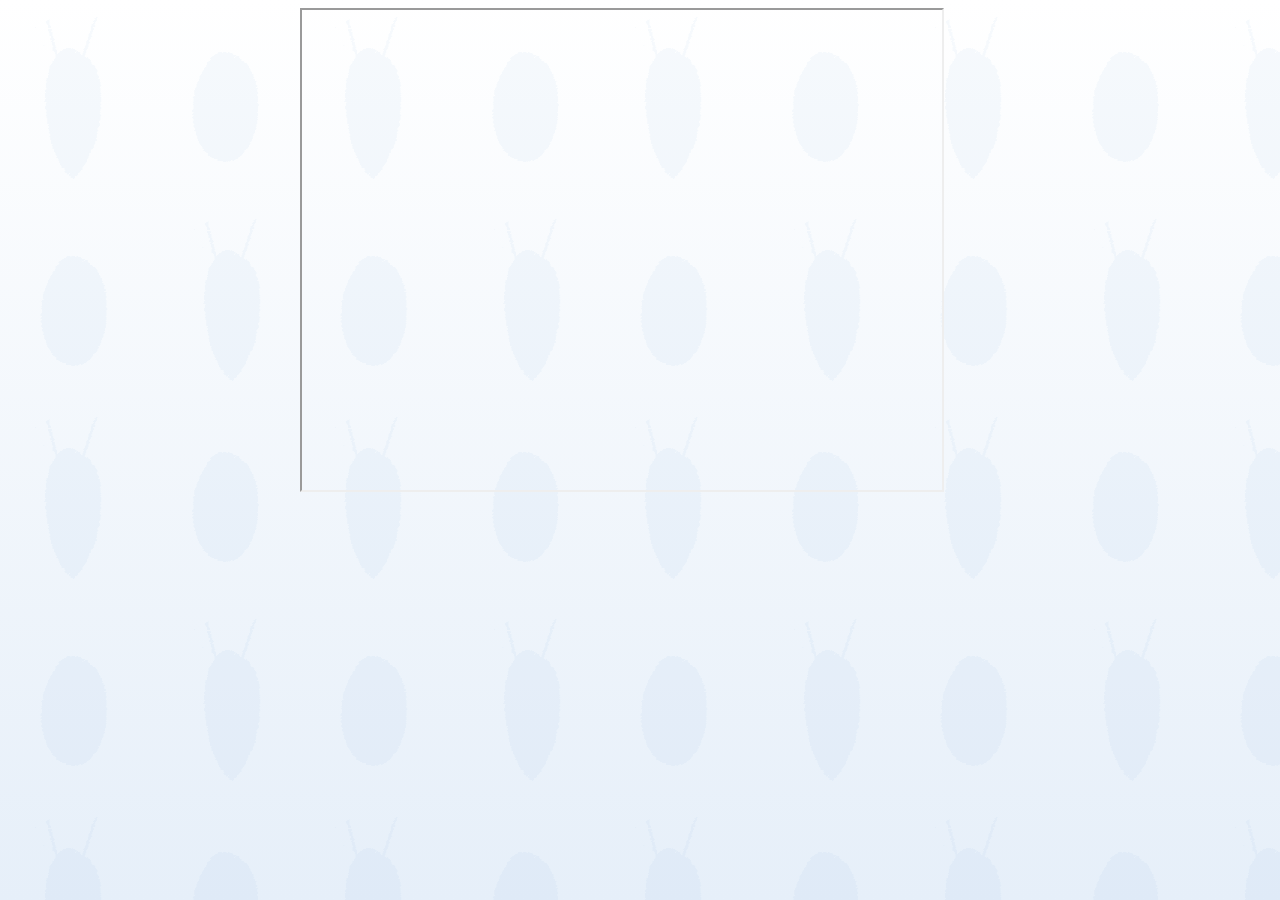
==== blarioblare.html @ f9a1e722 "nearly there love it when they move the deadline to TOMORROW the day im not in" ====
<!DOCTYPE html>
<html>
<head>
    <title>THE AWFUL WORLD OF ME</title>
    <link rel="stylesheet" href="css/style.css">
    <link rel="icon" href="assets/favicon.png">
</head>
<iframe width="640" height="480"
        src="https://www.youtube.com/embed/KJY6fanoypg"
        >
</iframe>

<!--https://www.youtube.com/embed/KJY6fanoypg--> <!--BLARIO!!-->
<!--https://www.youtube.com/embed/VWOmobggcUE--> <!--BLARIO!!-->
<body>
---- css/style.css ----
nav {
    background-color: black;
    width: 100%;
    overflow: visible;
    position: sticky;
    top: 0;
    left: 0;
    bottom: 100px;
    z-index: 9999;
    display: flex;
    scroll-margin: 16px;
}
body {
    margin-left: 300px;
    margin-right: 300px;
    font-family: "courierFontBold";
    background-image: url("../assets/background.png"), linear-gradient(white, #e6eff9);
    background-repeat: repeat;
    background-attachment: fixed;
    background-size: 300px 400px, auto;
}

.about {
    margin-left: 200px;
    margin-right: 200px;
    font-family: "courierFontBold";
}

p {
    color: black;
    margin: 16px 150px 16px 150px;
    font-family: "courierFont";
    font-size: 16px;
}
pnote {
    color: dimgray;
    font-size: 13px;
    font-family: "courierFont";
}
h1 {
    color: black;
    font-size: 24px;
    margin-bottom: 50px;
    font-family: "courierFontBold";
}
h2 {
    color: #bbb;
    font-size: 36px;
    margin-bottom: 0px;
    font-family: "courierFontBold";
}
video {
    border: 5px solid #bbb; 
}
.button:hover{background-color: #c44d4d;}

.divider {
    margin-top: 16px;
    margin-bottom: 16px;
    border-top: 3px solid #bbb;
}

#table_projects {
    margin-top: 16px;
    width: 100%;
    height: 100%
}

#table_nav {
    width: 100%;
    height: 100%;
    text-align: center;
}

img {
    display: block;
    margin: auto;
}

#img_projects:hover {
    filter: brightness(75%);
    border: 5px solid #bbb;
}

.head {
    background-color: white;
    border: 5px solid #5a95d8;
    border-radius: 8px;
    margin: 30px 40px 30px 10px;
    padding: 10px 0px;
    
    font-family: "courierFontBold";
    font-size: 24px;
}

.project {
    display: block;
    margin: auto;
    margin-top: 16px;
    padding: 12px;
    width: 325px;
    height: 550px;
    background-color: #bbb;
    border-radius: 16px;
}

.project p, h1 {
    text-align: center;
    width: 90%;
    margin: 5%;
    margin-top: 16px;
}

.project pNote {
    text-align: center;
}

.project .button {
    margin: 0px;
}

.button {
    background-color: #fa5c5c;
    color: white;
    text-decoration: none;
    padding: 9% 12%;
    text-align: center;
    display: inline-block;
    margin-bottom: 20px;
    border-radius: 16px;
    font-family: "courierFontBold";
}

.itch {
    filter: brightness(125%);
    display: inline-block;
    align-content: center;
    vertical-align: middle;
    float: right;
    border: none;
}
.itch:hover{filter: brightness(85%); border: none;}

.project_buttons {
    margin: 10px 12.5%;
    10px 12.5%;
    width: 75%;
    height: 200px;
}

@font-face {
    font-family: "courierFont";
    src: url("../assets/fonts/courier.ttf");
}

@font-face {
    font-family: "courierFontBold";
    src: url("../assets/fonts/courierbd.ttf");
}

@media (prefers-reduced-motion: no-preference) {
    body {
        animation: scrolling 5s linear infinite;
    }

    @keyframes scrolling {
        0% {
            background-position: left top, center;
        }

        100% {
            background-position: left 400px, center;
        }
    }
}

.collapsible {
    border-radius: 16px;
    background-color: #bbb;
    color: black;
    padding: 18px;
    width: 100%;
    border: none;
    text-align: left;
    outline: none;
    font-size: 32px;
    font-family: courierFontBold;
    cursor: pointer;
    margin-bottom: 32px;
}


.active {
    background-color: #ccc;
    border-bottom-left-radius: 0px;
    border-bottom-right-radius: 0px;
}

.content {
    margin-top: -32px;
    margin-bottom: 32px;
    padding: 18px;
    display: none;
    overflow: hidden;
    background-color: #f1f1f1;
    font-family: courier;
}
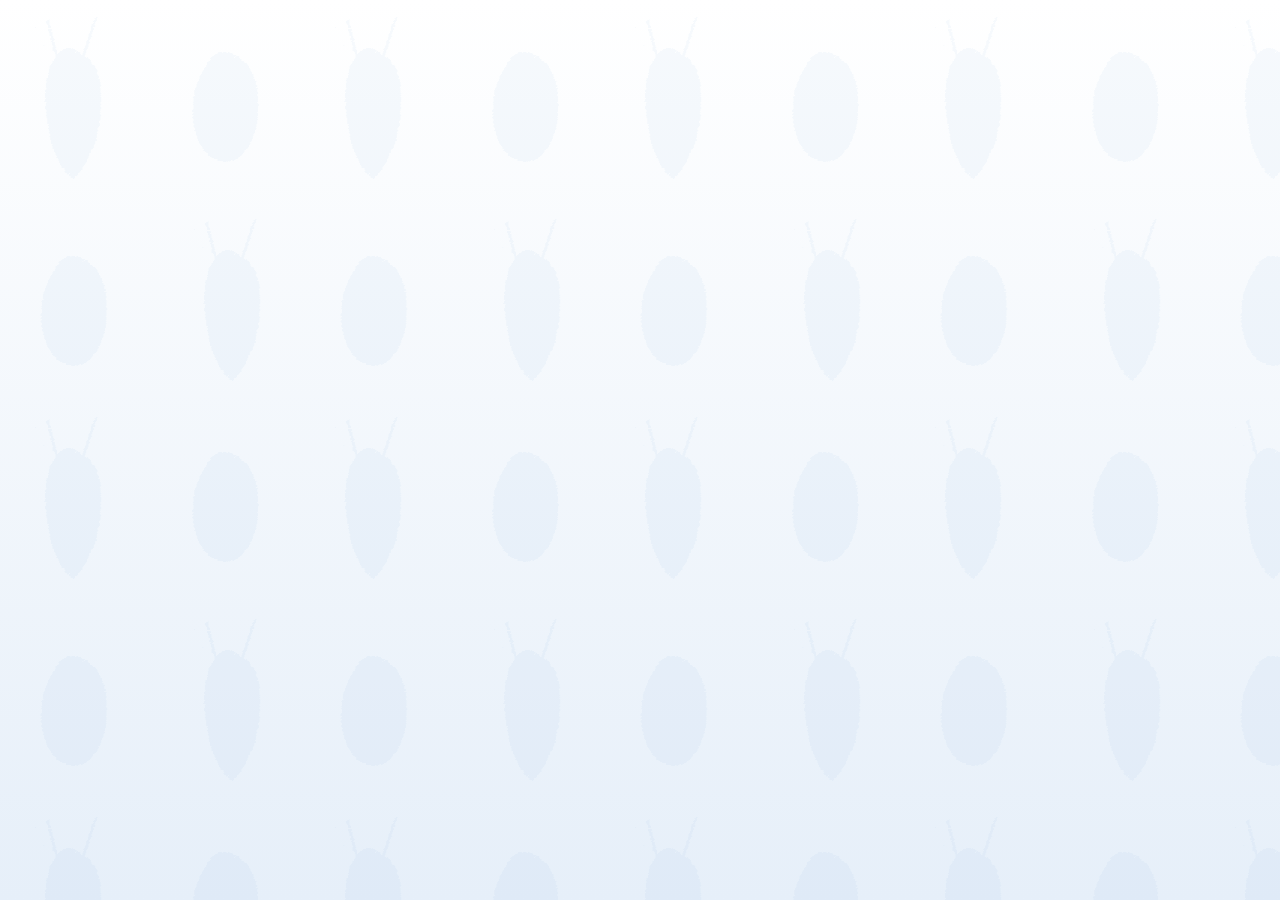
==== commit 1aaea246: "video +" ====
--- a/blarioblare.html
+++ b/blarioblare.html
@@ -6,7 +6,7 @@
     <link rel="icon" href="assets/favicon.png">
 </head>
 <iframe width="640" height="480"
-        src="https://www.youtube.com/embed/KJY6fanoypg"
+        src="https://www.youtube.com/embed/KJY6fanoypg" title="[Blario Blare]" frameborder="0" allow="accelerometer; autoplay; clipboard-write; encrypted-media; gyroscope; picture-in-picture; web-share" referrerpolicy="strict-origin-when-cross-origin" allowfullscreen>
         >
 </iframe>
 
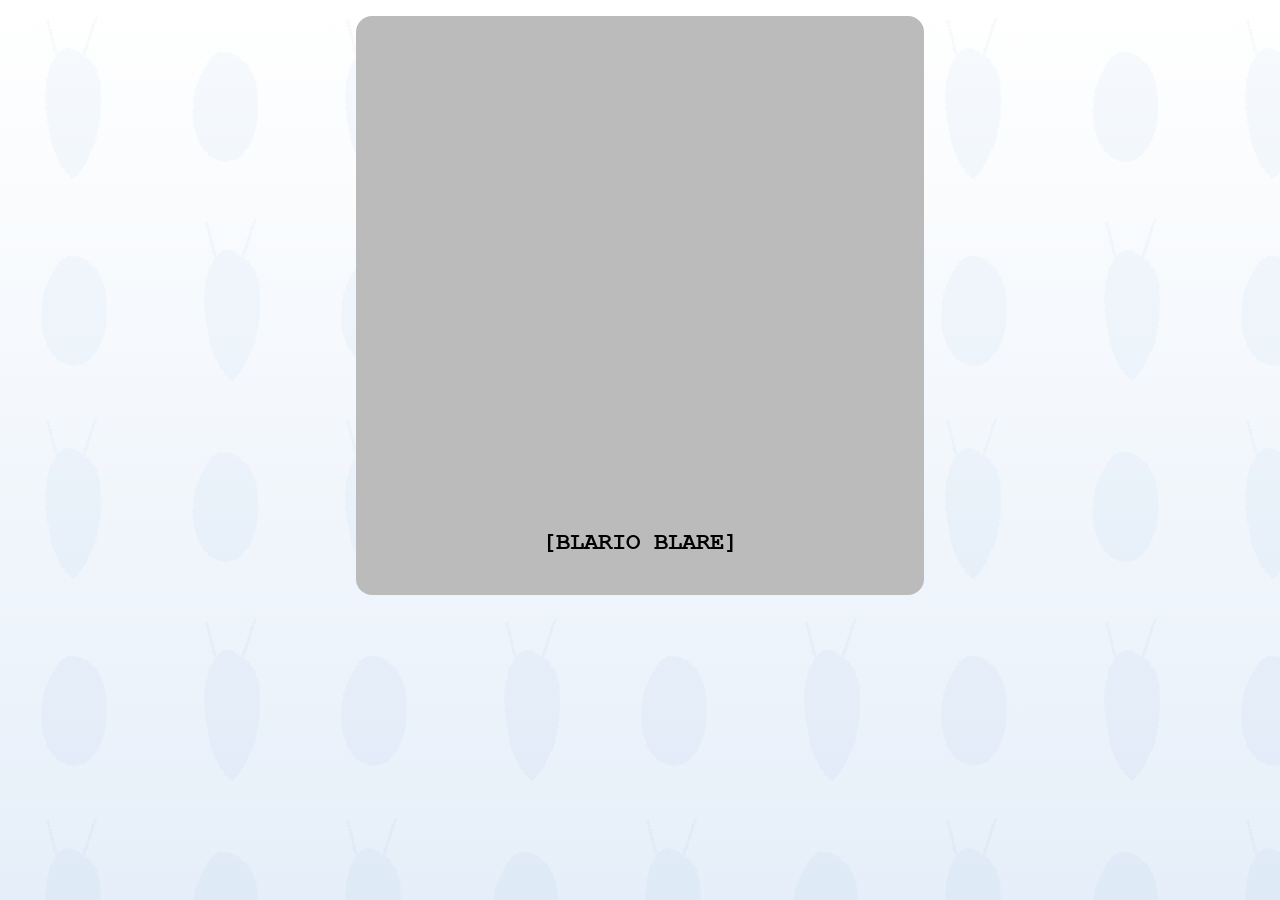
==== commit 358f5bc0: "dog" ====
--- a/blarioblare.html
+++ b/blarioblare.html
@@ -5,11 +5,17 @@
     <link rel="stylesheet" href="css/style.css">
     <link rel="icon" href="assets/favicon.png">
 </head>
-<iframe width="640" height="480"
-        src="https://www.youtube.com/embed/KJY6fanoypg" title="[Blario Blare]" frameborder="0" allow="accelerometer; autoplay; clipboard-write; encrypted-media; gyroscope; picture-in-picture; web-share" referrerpolicy="strict-origin-when-cross-origin" allowfullscreen>
-        >
-</iframe>
 
-<!--https://www.youtube.com/embed/KJY6fanoypg--> <!--BLARIO!!-->
-<!--https://www.youtube.com/embed/VWOmobggcUE--> <!--BLARIO!!-->
 <body>
+    <div class="project_major">
+        <iframe width="640" height="480"
+                src="https://www.youtube.com/embed/KJY6fanoypg" title="[Blario Blare]" frameborder="0" allow="accelerometer; autoplay; clipboard-write; encrypted-media; gyroscope; picture-in-picture; web-share" referrerpolicy="strict-origin-when-cross-origin" allowfullscreen>
+            >
+        </iframe>
+        <h1 style="display:inline-block">[BLARIO BLARE]</h1>
+
+        <!--https://www.youtube.com/embed/KJY6fanoypg--> <!--BLARIO!!-->
+        <!--https://www.youtube.com/embed/VWOmobggcUE--> <!--BLARIO!!-->
+    </div>
+</body>
+</html>
--- a/css/style.css
+++ b/css/style.css
@@ -1,4 +1,4 @@
-nav {
+ynav {
     background-color: black;
     width: 100%;
     overflow: visible;
@@ -18,8 +18,17 @@
     background-repeat: repeat;
     background-attachment: fixed;
     background-size: 300px 400px, auto;
-}
-
+    padding-bottom: 16px;
+}
+
+footer {
+    margin: 0px;
+    background-color: #fff;
+    color: #808080;
+    border-top: 3px #808080 solid;
+    width: 100%;
+    padding-bottom: 10px;
+}
 .about {
     margin-left: 200px;
     margin-right: 200px;
@@ -119,6 +128,17 @@
     margin: 0px;
 }
 
+.project_major {
+    display: block;
+    margin: auto;
+    margin-top: 16px;
+    padding: 12px;
+    width: 80%;
+    height: 100%;
+    background-color: #bbb;
+    border-radius: 16px;
+}
+
 .button {
     background-color: #fa5c5c;
     color: white;
@@ -140,6 +160,12 @@
     border: none;
 }
 .itch:hover{filter: brightness(85%); border: none;}
+
+footer .itch {
+    display: flex;
+    float: none;
+    margin: 0px;
+}
 
 .project_buttons {
     margin: 10px 12.5%;
@@ -205,3 +231,9 @@
     background-color: #f1f1f1;
     font-family: courier;
 }
+
+.dog {
+    display: flex;
+    align-items: center;
+    height: 900px;
+}
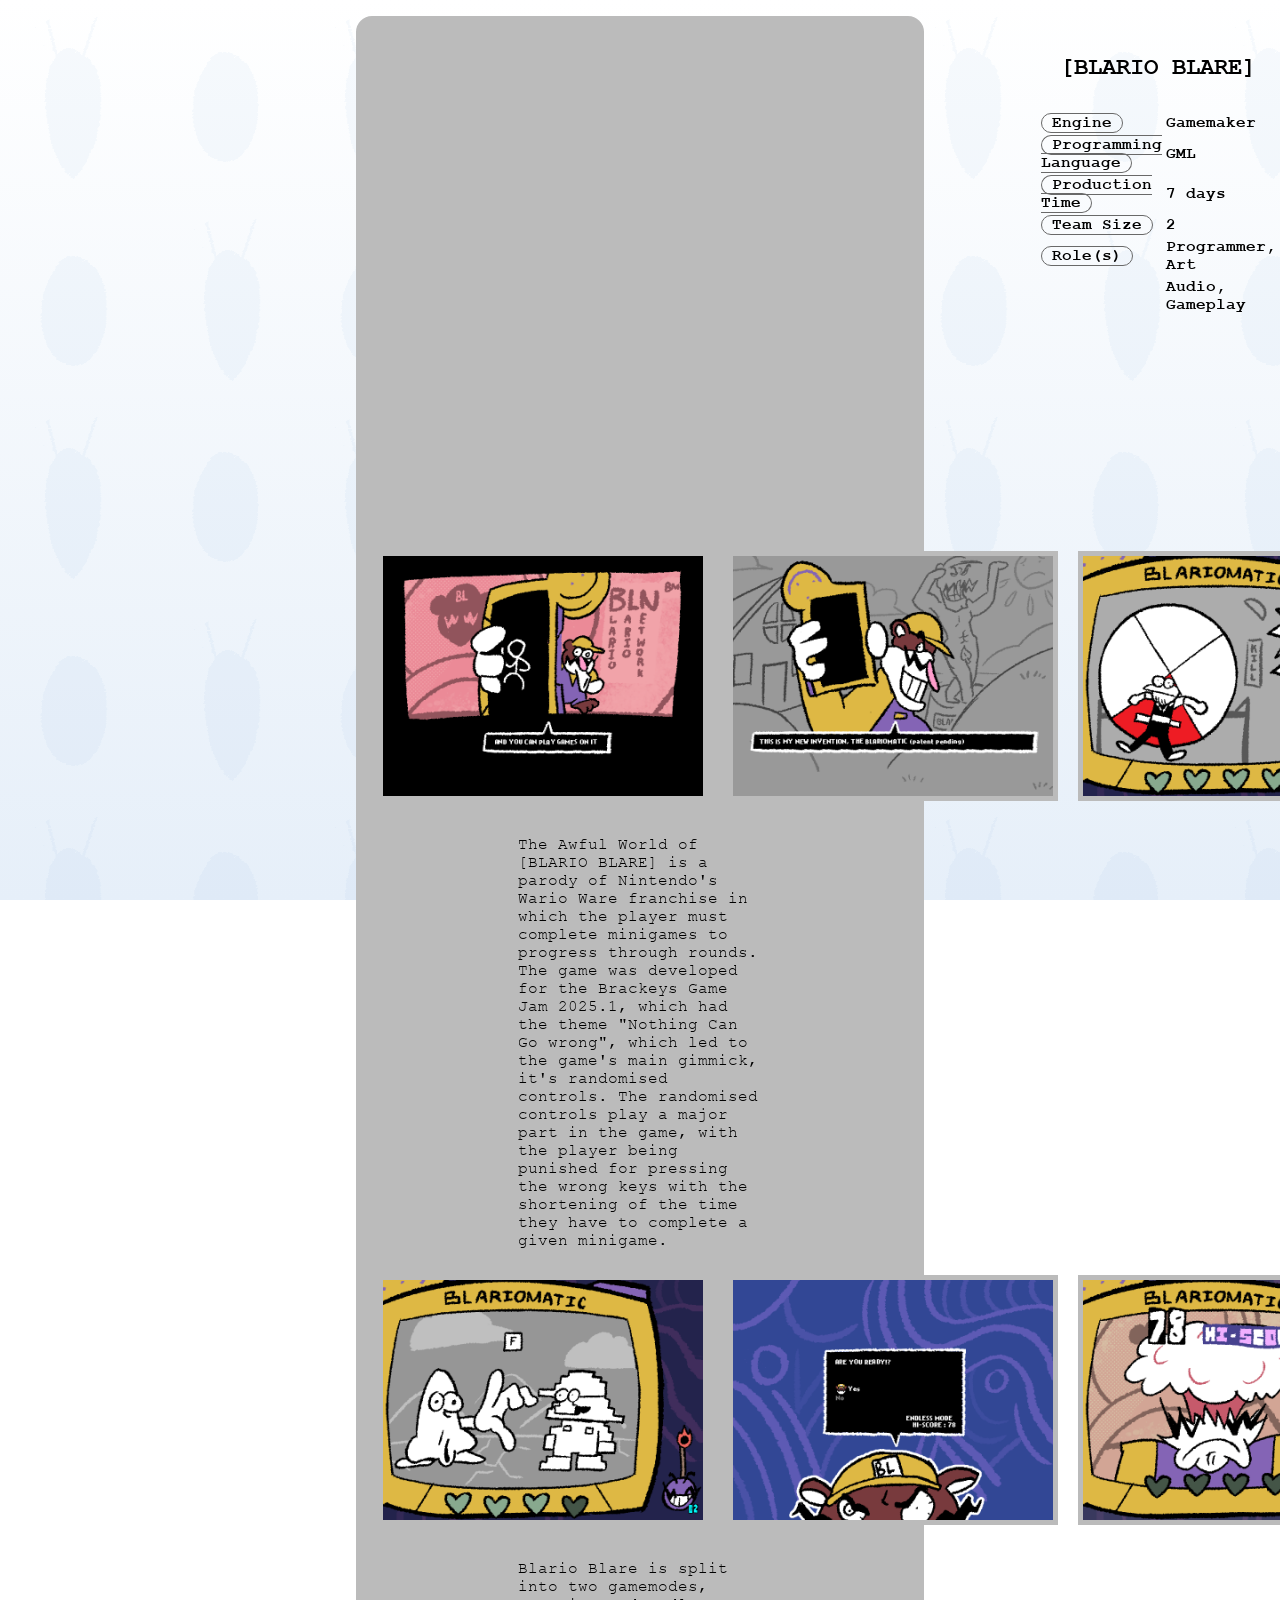
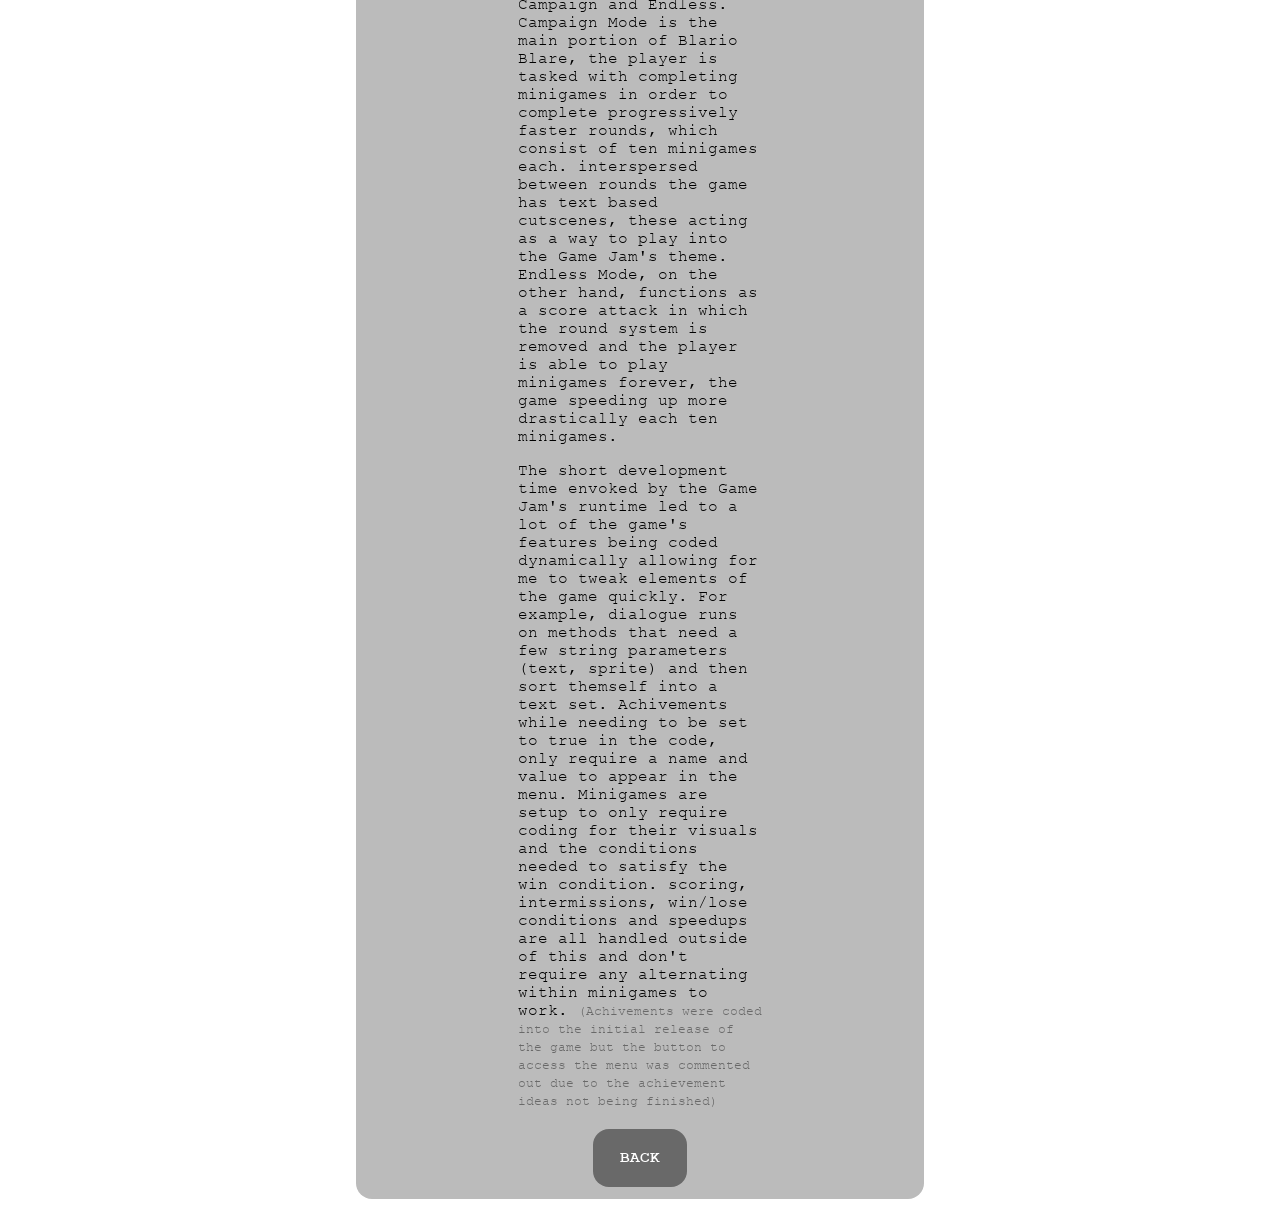
==== commit 5e3c5839: "update!!" ====
--- a/blarioblare.html
+++ b/blarioblare.html
@@ -5,17 +5,63 @@
     <link rel="stylesheet" href="css/style.css">
     <link rel="icon" href="assets/favicon.png">
 </head>
+<body>
+    <div class="project_maj">
+        <div class="container_projInfo">
+            <div>
+                <iframe width="640" height="480"
+                        src="https://www.youtube.com/embed/KJY6fanoypg" title="[Blario Blare]" frameborder="0" allow="accelerometer; autoplay; clipboard-write; encrypted-media; gyroscope; picture-in-picture; web-share" referrerpolicy="strict-origin-when-cross-origin" allowfullscreen>
+                    >
+                </iframe>
+            </div>
+            <div>
+                <h1>[BLARIO BLARE]</h1><br>
+                <table>
+                    <pNote id="table_projInfo">
+                        <tr><td><span>Engine</span></td> <td>Gamemaker<br></td></tr>
+                        <tr><td><span>Programming Language</span></td> <td>GML<br></td></tr>
+                        <tr><td><span>Production Time</span></td> <td>7 days<br></td></tr>
+                        <tr><td><span>Team Size</span></td> <td>2<br></td></tr>
+                        <tr><td><span>Role(s)</span></td> <td>Programmer, Art<br></td></tr>
+                        <tr><td></td><td> Audio, Gameplay</td></tr>
+                    </pNote>
+                </table>
+            </div>
+        </div>
+        <div class="container_projInfo">
+            <div><img src="assets/BlarioBlare/screenshot_1.png" width="320" height="240" style="border: 5px solid #bbb" ; id="img_projects" ; onclick=imgLarge("assets/BlarioBlare/screenshot_1.png") /></div>
+            <div><img src="assets/BlarioBlare/screenshot_2.png" width="320" height="240" style="border: 5px solid #bbb" ; id="img_projects" ; onclick=imgLarge("assets/BlarioBlare/screenshot_2.png") /></div>
+            <div><img src="assets/BlarioBlare/screenshot_3.png" width="320" height="240" style="border: 5px solid #bbb" ; id="img_projects" ; onclick=imgLarge("assets/BlarioBlare/screenshot_3.png") /></div>
+        </div>
+        <p>The Awful World of [BLARIO BLARE] is a parody of Nintendo's Wario Ware franchise in which the player must complete minigames to progress through rounds. The game was developed for the Brackeys Game Jam 2025.1, which had the theme "Nothing Can Go wrong", which led to the game's main gimmick, it's randomised controls. The randomised controls play a major part in the game, with the player being punished for pressing the wrong keys with the shortening of the time they have to complete a given minigame.</p>
+        <div class="container_projInfo">
+            <div><img src="assets/BlarioBlare/screenshot_4.png" width="320" height="240" style="border: 5px solid #bbb" ; id="img_projects" ; onclick=imgLarge("assets/BlarioBlare/screenshot_4.png") /></div>
+            <div><img src="assets/BlarioBlare/screenshot_5.png" width="320" height="240" style="border: 5px solid #bbb" ; id="img_projects" ; onclick=imgLarge("assets/BlarioBlare/screenshot_5.png") /></div>
+            <div><img src="assets/BlarioBlare/screenshot_6.png" width="320" height="240" style="border: 5px solid #bbb" ; id="img_projects" ; onclick=imgLarge("assets/BlarioBlare/screenshot_6.png") /></div>
+        </div>
+        <p>
+            Blario Blare is split into two gamemodes, Campaign and Endless.<br>
+            Campaign Mode is the main portion of Blario Blare, the player is tasked with completing minigames in order to complete progressively faster rounds, which consist of ten minigames each. interspersed between rounds the game has text based cutscenes, these acting as a way to play into the Game Jam's theme.
+            Endless Mode, on the other hand, functions as a score attack in which the round system is removed and the player is able to play minigames forever, the game speeding up more drastically each ten minigames.
+        </p>
 
+        <p>
+            The short development time envoked by the Game Jam's runtime led to a lot of the game's features being coded dynamically allowing for me to tweak elements of the game quickly.
+            For example, dialogue runs on methods that need a few string parameters (text, sprite) and then sort themself into a text set. Achivements while needing to be set to true in the code, only require a name and value to appear in the menu.
+            Minigames are setup to only require coding for their visuals and the conditions needed to satisfy the win condition. scoring, intermissions, win/lose conditions and speedups are all handled outside of this and don't require any alternating within minigames to work.
+
+            <pNote> (Achivements were coded into the initial release of the game but the button to access the menu was commented out due to the achievement ideas not being finished)</pNote>
+        </p>
+        <center>
+            <a class="home" href="index.html#projects"> BACK</a>
+        </center>
+        
+        <div id="overlay" onclick=imgNormal()><img id="overlayImg"></div>
+
+        <script>
+            function imgLarge(imgId=""){document.getElementById("overlay").style.display = "block"; document.getElementById("overlayImg").src = imgId; document.body.classList.add('locked');}
+            function imgNormal(){document.getElementById("overlay").style.display = "none"; document.body.classList.remove('locked');}
+        </script>
+
+</body>
 <body>
-    <div class="project_major">
-        <iframe width="640" height="480"
-                src="https://www.youtube.com/embed/KJY6fanoypg" title="[Blario Blare]" frameborder="0" allow="accelerometer; autoplay; clipboard-write; encrypted-media; gyroscope; picture-in-picture; web-share" referrerpolicy="strict-origin-when-cross-origin" allowfullscreen>
-            >
-        </iframe>
-        <h1 style="display:inline-block">[BLARIO BLARE]</h1>
-
-        <!--https://www.youtube.com/embed/KJY6fanoypg--> <!--BLARIO!!-->
-        <!--https://www.youtube.com/embed/VWOmobggcUE--> <!--BLARIO!!-->
-    </div>
-</body>
-</html>
--- a/css/style.css
+++ b/css/style.css
@@ -1,4 +1,4 @@
-ynav {
+nav {
     background-color: black;
     width: 100%;
     overflow: visible;
@@ -18,17 +18,11 @@
     background-repeat: repeat;
     background-attachment: fixed;
     background-size: 300px 400px, auto;
-    padding-bottom: 16px;
-}
-
-footer {
-    margin: 0px;
-    background-color: #fff;
-    color: #808080;
-    border-top: 3px #808080 solid;
-    width: 100%;
-    padding-bottom: 10px;
-}
+}
+body.locked {
+    overflow: hidden;
+}
+
 .about {
     margin-left: 200px;
     margin-right: 200px;
@@ -61,7 +55,13 @@
 video {
     border: 5px solid #bbb; 
 }
-.button:hover{background-color: #c44d4d;}
+
+span {
+    padding: 0px 10px 0px 10px;
+    margin-bottom: 8px;
+    border: 1px solid dimgray;
+    border-radius: 16px;
+}
 
 .divider {
     margin-top: 16px;
@@ -81,6 +81,9 @@
     text-align: center;
 }
 
+#table_projInfo {
+    width: 100%;
+}
 img {
     display: block;
     margin: auto;
@@ -89,6 +92,7 @@
 #img_projects:hover {
     filter: brightness(75%);
     border: 5px solid #bbb;
+    cursor: pointer;
 }
 
 .head {
@@ -128,7 +132,7 @@
     margin: 0px;
 }
 
-.project_major {
+.project_maj {
     display: block;
     margin: auto;
     margin-top: 16px;
@@ -137,6 +141,33 @@
     height: 100%;
     background-color: #bbb;
     border-radius: 16px;
+}
+
+.container_projInfo {
+    display: inline-flex;
+    margin-bottom: 8px;
+}
+
+.container_projInfo div {
+    margin: 10px;
+    width: 100%;
+    text-align: left;
+}
+
+.container_projInfo p, pNote {
+    margin: 0px;
+    margin-top: 16px;
+    text-align: left;
+}
+
+.container_screenshot {
+    display: inline-flex;
+    flex-wrap: wrap;
+}
+
+.container_screenshot div {
+    margin: 10px;
+    width: 40%;
 }
 
 .button {
@@ -150,6 +181,7 @@
     border-radius: 16px;
     font-family: "courierFontBold";
 }
+.button:hover {background-color: #c44d4d;}
 
 .itch {
     filter: brightness(125%);
@@ -161,11 +193,19 @@
 }
 .itch:hover{filter: brightness(85%); border: none;}
 
-footer .itch {
-    display: flex;
-    float: none;
-    margin: 0px;
-}
+.home {
+    background-color: dimgrey;
+    color: white;
+    text-decoration: none;
+    padding: 20px; 20px;
+    display: block;
+    text-align: center;
+    margin-top: 20px;
+    border-radius: 16px;
+    width: 10%;
+    font-family: "courierFontBold";
+}
+.home:hover {background-color: #474747;}
 
 .project_buttons {
     margin: 10px 12.5%;
@@ -232,6 +272,53 @@
     font-family: courier;
 }
 
+#overlay {
+    position: fixed;
+    display: none;
+    width: 100%;
+    height: 100%;
+    top: 0;
+    left: 0;
+    right: 0;
+    bottom: 0;
+    background-color: rgba(0,0,0,0.8);
+    z-index: 9999;
+}
+
+#overlay img {
+    position: fixed;
+    top: 50%;
+    left: 50%;
+    transform: translate(-50%, -50%) scale(.75);
+    image-rendering: pixelated;
+}
+
+#overlay img.hover {
+    position: fixed;
+    top: 50%;
+    left: 50%;
+    transform: translate(-50%, -50%) scale(.75);
+    image-rendering: pixelated;
+    cursor:pointer;
+}
+
+
+#overlay html {overflow: hidden;}
+
+footer {
+    margin: 0px;
+    background-color: #fff;
+    color: #808080;
+    border-top: 3px #808080 solid;
+    width: 100%;
+    padding-bottom: 10px;
+}
+footer .itch {
+    display: flex;
+    float: none;
+    margin: 0px;
+}
+
 .dog {
     display: flex;
     align-items: center;
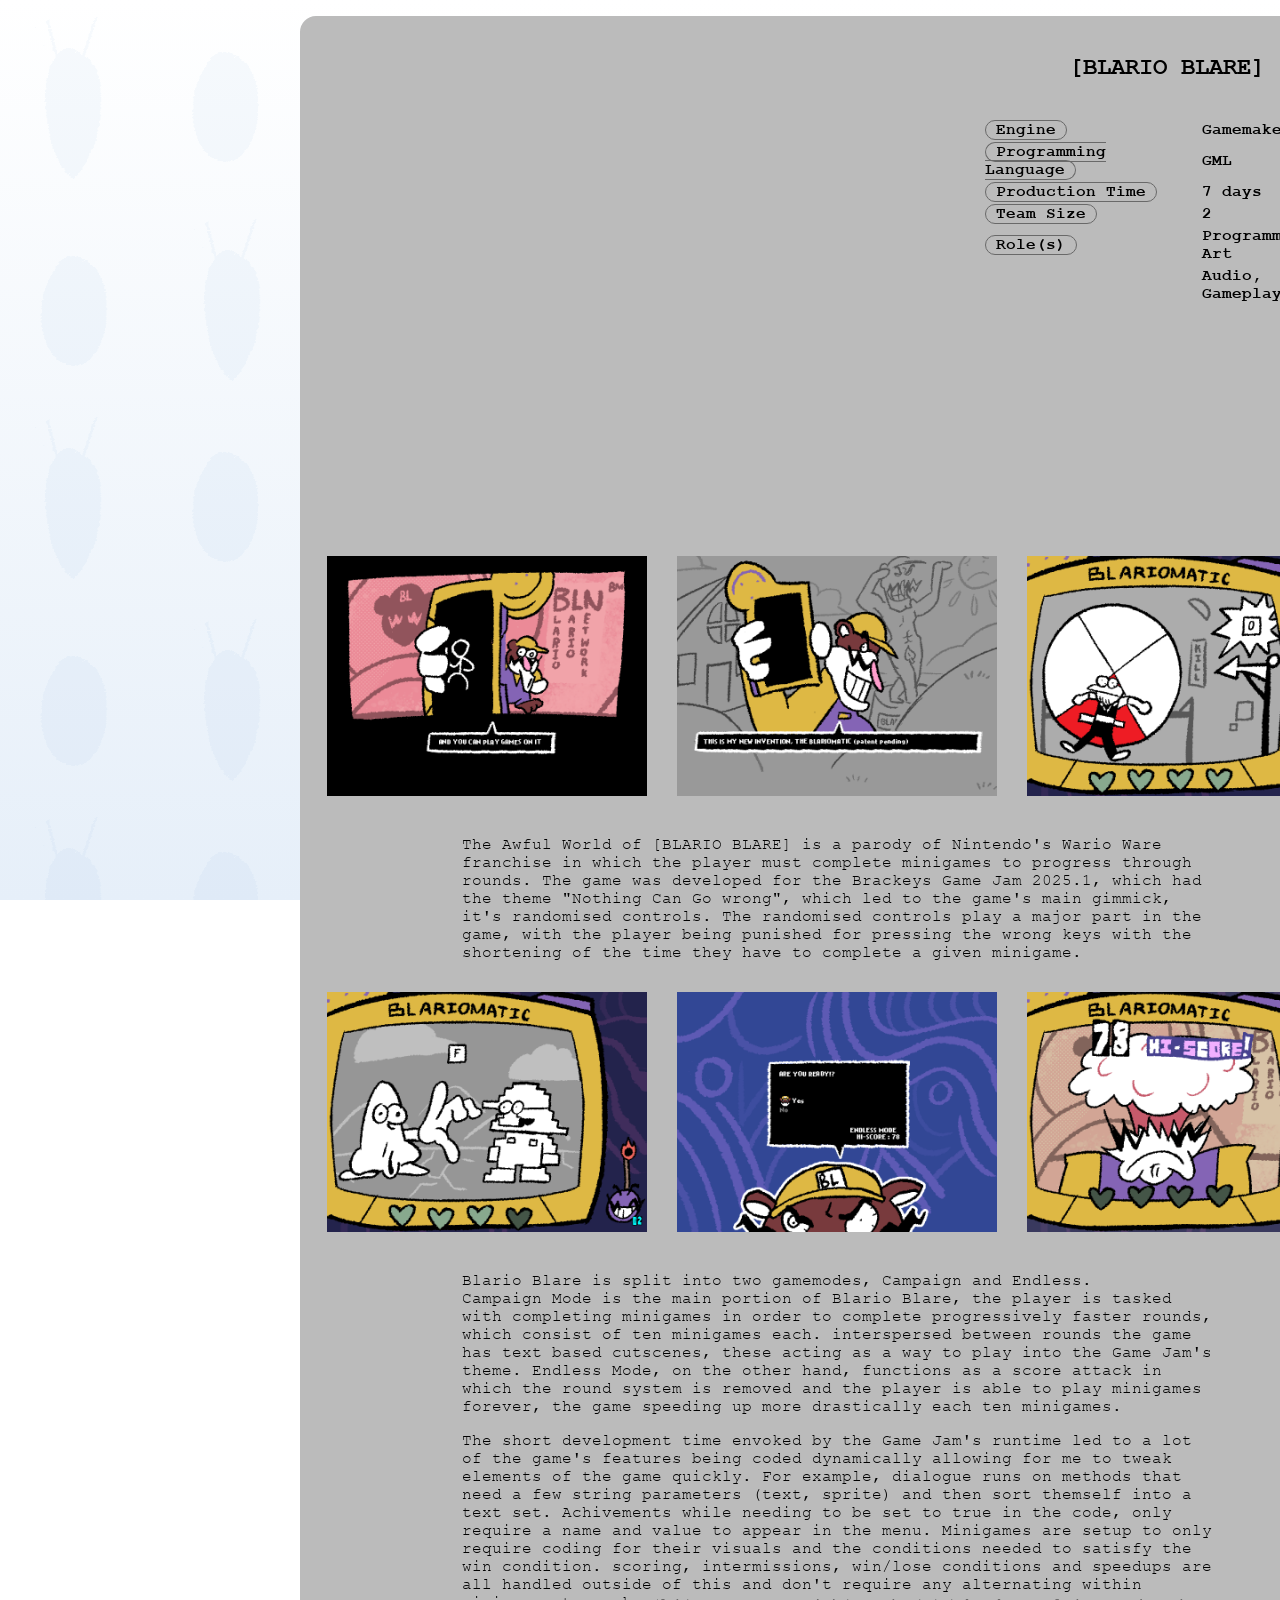
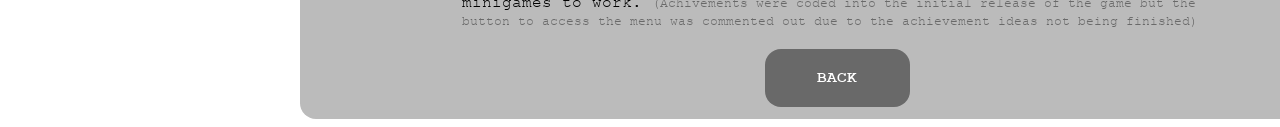
==== commit 2dbf4ae2: "portfolio scale fix" ====
--- a/blarioblare.html
+++ b/blarioblare.html
@@ -4,6 +4,7 @@
     <title>THE AWFUL WORLD OF ME</title>
     <link rel="stylesheet" href="css/style.css">
     <link rel="icon" href="assets/favicon.png">
+    <meta name="viewport" content="width=device-width, initial-scale=1.0">
 </head>
 <body>
     <div class="project_maj">
--- a/css/style.css
+++ b/css/style.css
@@ -2,12 +2,12 @@
     background-color: black;
     width: 100%;
     overflow: visible;
-    position: sticky;
     top: 0;
     left: 0;
     bottom: 100px;
     z-index: 9999;
     display: flex;
+    position: center;
     scroll-margin: 16px;
 }
 body {
@@ -137,7 +137,7 @@
     margin: auto;
     margin-top: 16px;
     padding: 12px;
-    width: 80%;
+    width: 1050px;
     height: 100%;
     background-color: #bbb;
     border-radius: 16px;
@@ -319,6 +319,11 @@
     margin: 0px;
 }
 
+.foot {
+    width: 80%;
+    margin-left: 10%;
+}
+
 .dog {
     display: flex;
     align-items: center;
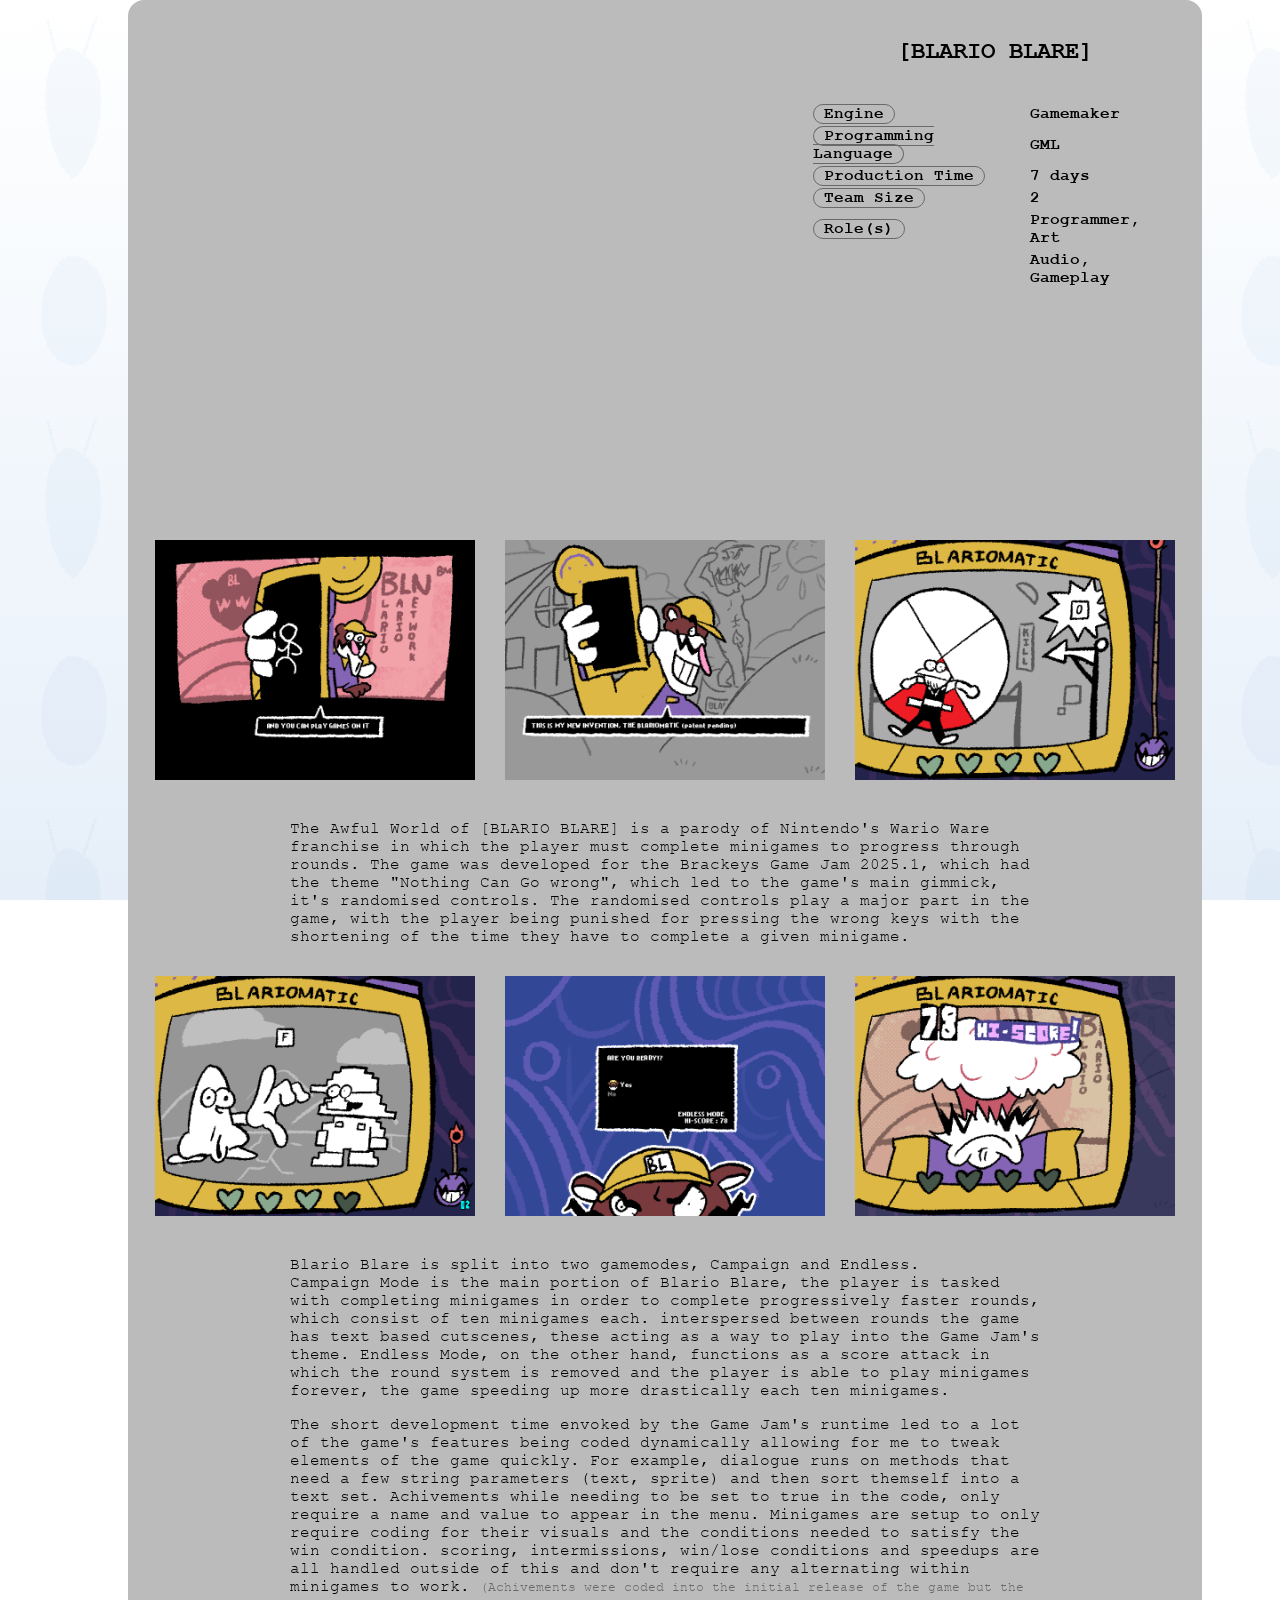
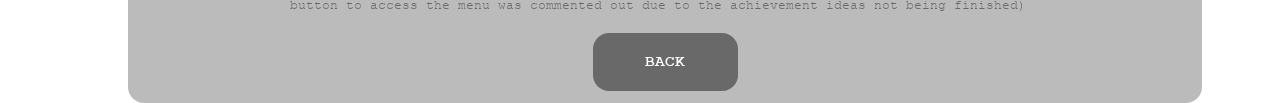
==== commit 07b44d48: "mobile 3" ====
--- a/blarioblare.html
+++ b/blarioblare.html
@@ -4,7 +4,6 @@
     <title>THE AWFUL WORLD OF ME</title>
     <link rel="stylesheet" href="css/style.css">
     <link rel="icon" href="assets/favicon.png">
-    <meta name="viewport" content="width=device-width, initial-scale=1.0">
 </head>
 <body>
     <div class="project_maj">
--- a/css/style.css
+++ b/css/style.css
@@ -11,8 +11,8 @@
     scroll-margin: 16px;
 }
 body {
-    margin-left: 300px;
-    margin-right: 300px;
+    width: 80%;
+    margin: auto;
     font-family: "courierFontBold";
     background-image: url("../assets/background.png"), linear-gradient(white, #e6eff9);
     background-repeat: repeat;
@@ -24,8 +24,6 @@
 }
 
 .about {
-    margin-left: 200px;
-    margin-right: 200px;
     font-family: "courierFontBold";
 }
 
@@ -66,6 +64,7 @@
 .divider {
     margin-top: 16px;
     margin-bottom: 16px;
+    width: 100%;
     border-top: 3px solid #bbb;
 }
 
@@ -134,12 +133,11 @@
 
 .project_maj {
     display: block;
-    margin: auto;
-    margin-top: 16px;
     padding: 12px;
     width: 1050px;
     height: 100%;
     background-color: #bbb;
+    margin: auto;
     border-radius: 16px;
 }
 
